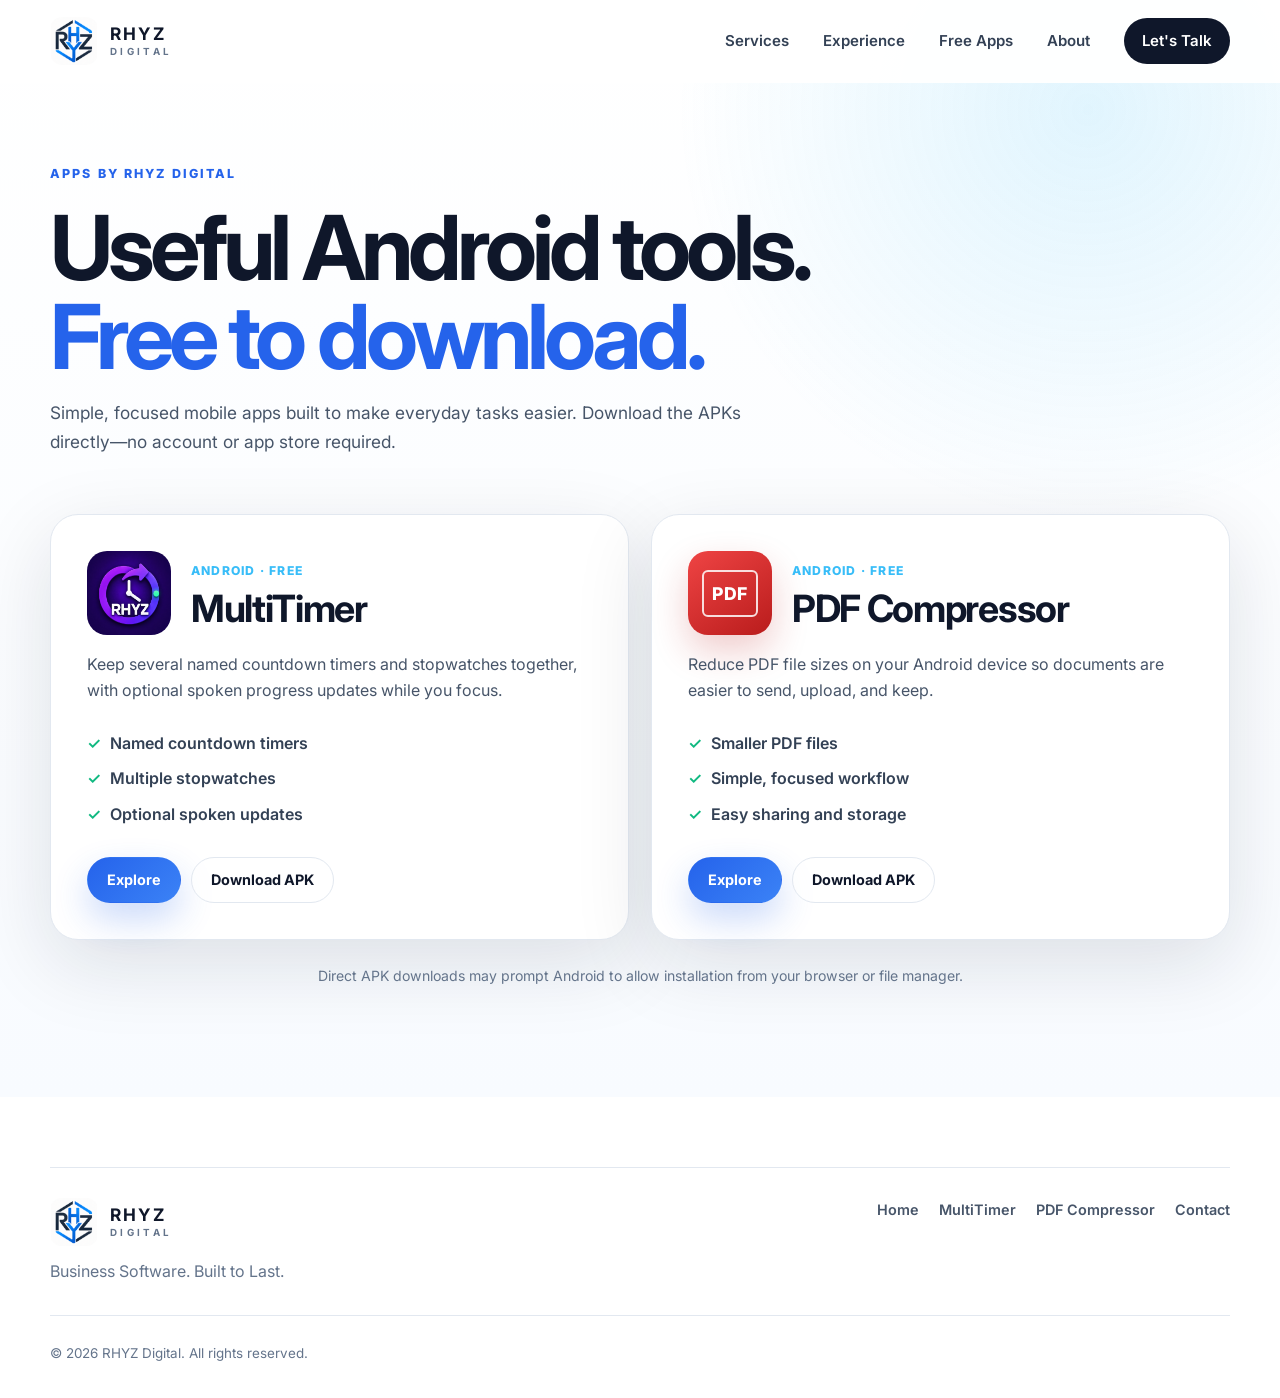
==== apps/index.html @ a9de699a "Added and Updated Apps" ====
<!DOCTYPE html>
<html lang="en">
<head>
    <meta charset="UTF-8">
    <meta name="viewport" content="width=device-width, initial-scale=1.0">
    <title>Free Mobile Apps | RHYZ Digital</title>
    <meta name="description" content="Download free Android apps from RHYZ Digital, including MultiTimer and PDF Compressor.">
    <meta name="theme-color" content="#0f172a">
    <meta property="og:title" content="Free Mobile Apps | RHYZ Digital">
    <meta property="og:description" content="Practical Android tools, free to download directly from RHYZ Digital.">
    <meta property="og:type" content="website">
    <meta property="og:url" content="https://rhyzdigital.github.io/apps/">
    <meta property="og:image" content="https://rhyzdigital.github.io/assets/og-image.svg">
    <link rel="icon" type="image/png" href="../assets/logo.png">
    <link rel="stylesheet" href="../css/style.css?v=7">
</head>
<body class="product-page apps-page">
    <a class="skip-link" href="#main-content">Skip to content</a>
    <header class="site-header scrolled" id="top">
        <div class="container nav-wrap">
            <a class="brand" href="../" aria-label="RHYZ Digital home"><img src="../assets/logo.png" alt="" class="brand-mark-image" aria-hidden="true"><span class="brand-text"><strong>RHYZ</strong><small>DIGITAL</small></span></a>
            <button class="nav-toggle" type="button" aria-label="Open navigation" aria-expanded="false" aria-controls="primary-navigation"><span></span><span></span><span></span></button>
            <nav id="primary-navigation" class="site-nav" aria-label="Primary navigation"><a href="../#services">Services</a><a href="../#work">Experience</a><a href="./" aria-current="page">Free Apps</a><a href="../#about">About</a><a class="nav-cta" href="../#contact">Let's Talk</a></nav>
        </div>
    </header>

    <main id="main-content">
        <section class="section apps-directory-hero">
            <div class="container">
                <div class="directory-heading reveal"><p class="eyebrow">Apps by RHYZ Digital</p><h1>Useful Android tools.<br><span>Free to download.</span></h1><p>Simple, focused mobile apps built to make everyday tasks easier. Download the APKs directly—no account or app store required.</p></div>
                <div class="directory-grid">
                    <article class="directory-app-card reveal">
                        <div class="directory-app-top"><img src="multitimer/assets/multitimer-icon.png?v=2" alt="MultiTimer app icon"><div><span class="platform-label">Android · Free</span><h2>MultiTimer</h2></div></div>
                        <p>Keep several named countdown timers and stopwatches together, with optional spoken progress updates while you focus.</p>
                        <ul class="app-feature-list"><li>Named countdown timers</li><li>Multiple stopwatches</li><li>Optional spoken updates</li></ul>
                        <div class="app-card-actions"><a class="button button-primary" href="multitimer/">Explore</a><a class="button button-secondary" href="multitimer/assets/rhyz-multitimer-v1.0.0.apk" download>Download APK</a></div>
                    </article>
                    <article class="directory-app-card reveal">
                        <div class="directory-app-top"><div class="pdf-app-icon" aria-hidden="true"><span>PDF</span></div><div><span class="platform-label">Android · Free</span><h2>PDF Compressor</h2></div></div>
                        <p>Reduce PDF file sizes on your Android device so documents are easier to send, upload, and keep.</p>
                        <ul class="app-feature-list"><li>Smaller PDF files</li><li>Simple, focused workflow</li><li>Easy sharing and storage</li></ul>
                        <div class="app-card-actions"><a class="button button-primary" href="pdf-compressor/">Explore</a><a class="button button-secondary" href="pdf-compressor/assets/rhyz-pdfcompressor-v1.0.0.apk" download>Download APK</a></div>
                    </article>
                </div>
                <p class="direct-install-note reveal">Direct APK downloads may prompt Android to allow installation from your browser or file manager.</p>
            </div>
        </section>
    </main>

    <footer class="site-footer"><div class="container footer-grid"><div><a class="brand footer-brand" href="../"><img src="../assets/logo.png" alt="" class="brand-mark-image" aria-hidden="true"><span class="brand-text"><strong>RHYZ</strong><small>DIGITAL</small></span></a><p>Business Software. Built to Last.</p></div><div class="footer-links"><a href="../">Home</a><a href="multitimer/">MultiTimer</a><a href="pdf-compressor/">PDF Compressor</a><a href="../#contact">Contact</a></div><p class="copyright">© <span id="year"></span> RHYZ Digital. All rights reserved.</p></div></footer>
    <script src="../js/app.js?v=7"></script>
</body>
</html>
---- css/style.css ----
@import url('https://fonts.googleapis.com/css2?family=Inter:wght@400;500;600;700;800&display=swap');

:root {
    --navy-950: #07111f;
    --navy-900: #0f172a;
    --navy-800: #172033;
    --blue-600: #2563eb;
    --blue-500: #3b82f6;
    --cyan-400: #38bdf8;
    --slate-700: #334155;
    --slate-600: #475569;
    --slate-500: #64748b;
    --slate-300: #cbd5e1;
    --slate-200: #e2e8f0;
    --slate-100: #f1f5f9;
    --white: #ffffff;
    --success: #10b981;
    --shadow: 0 24px 80px rgba(15, 23, 42, 0.12);
    --radius-lg: 28px;
    --radius-md: 18px;
    --container: 1180px;
}

* {
    box-sizing: border-box;
}

html {
    scroll-behavior: smooth;
}

body {
    margin: 0;
    color: var(--navy-900);
    background: var(--white);
    font-family: "Inter", sans-serif;
    line-height: 1.65;
    -webkit-font-smoothing: antialiased;
}

a {
    color: inherit;
    text-decoration: none;
}

img {
    max-width: 100%;
}

button,
a {
    -webkit-tap-highlight-color: transparent;
}

.container {
    width: min(calc(100% - 40px), var(--container));
    margin-inline: auto;
}

.section {
    padding: 110px 0;
}

.skip-link {
    position: fixed;
    left: 16px;
    top: -80px;
    z-index: 9999;
    padding: 12px 16px;
    color: var(--white);
    background: var(--blue-600);
    border-radius: 10px;
}

.skip-link:focus {
    top: 16px;
}

.site-header {
    position: fixed;
    inset: 0 0 auto;
    z-index: 1000;
    border-bottom: 1px solid transparent;
    transition: 0.25s ease;
}

.site-header.scrolled {
    background: rgba(255, 255, 255, 0.92);
    border-color: var(--slate-200);
    backdrop-filter: blur(16px);
}

.nav-wrap {
    display: flex;
    align-items: center;
    justify-content: space-between;
    min-height: 82px;
}

.brand {
    display: inline-flex;
    align-items: center;
    gap: 12px;
}

.brand-mark {
    display: grid;
    width: 42px;
    height: 42px;
    place-items: center;
    color: var(--white);
    font-weight: 800;
    background: linear-gradient(135deg, var(--blue-600), var(--cyan-400));
    border-radius: 13px;
    box-shadow: 0 10px 28px rgba(37, 99, 235, 0.28);
}

.brand-text {
    display: flex;
    flex-direction: column;
    line-height: 1;
}

.brand-text strong {
    font-size: 1.08rem;
    letter-spacing: 0.12em;
}

.brand-text small {
    margin-top: 5px;
    color: var(--slate-500);
    font-size: 0.61rem;
    font-weight: 700;
    letter-spacing: 0.34em;
}

.site-nav {
    display: flex;
    align-items: center;
    gap: 34px;
    color: var(--slate-700);
    font-size: 0.94rem;
    font-weight: 600;
}

.site-nav a {
    transition: color 0.2s ease;
}

.site-nav a:hover {
    color: var(--blue-600);
}

.nav-cta {
    padding: 11px 18px;
    color: var(--white) !important;
    background: var(--navy-900);
    border-radius: 999px;
}

.nav-toggle {
    display: none;
    width: 44px;
    height: 44px;
    padding: 10px;
    background: transparent;
    border: 0;
    cursor: pointer;
}

.nav-toggle span {
    display: block;
    width: 24px;
    height: 2px;
    margin: 5px auto;
    background: var(--navy-900);
    transition: 0.25s ease;
}

.hero {
    position: relative;
    min-height: 100vh;
    display: grid;
    align-items: center;
    padding-top: 150px;
    overflow: hidden;
    background:
        radial-gradient(circle at 80% 20%, rgba(56, 189, 248, 0.15), transparent 30%),
        radial-gradient(circle at 10% 90%, rgba(37, 99, 235, 0.1), transparent 32%),
        linear-gradient(180deg, #fff, #f8fbff);
}

.hero::before {
    position: absolute;
    inset: 0;
    content: "";
    opacity: 0.28;
    background-image:
        linear-gradient(rgba(37, 99, 235, 0.08) 1px, transparent 1px),
        linear-gradient(90deg, rgba(37, 99, 235, 0.08) 1px, transparent 1px);
    background-size: 48px 48px;
    mask-image: linear-gradient(to bottom, black, transparent 88%);
}

.hero-grid {
    position: relative;
    display: grid;
    grid-template-columns: 1.08fr 0.92fr;
    gap: 74px;
    align-items: center;
}

.eyebrow {
    margin: 0 0 18px;
    color: var(--blue-600);
    font-size: 0.78rem;
    font-weight: 800;
    letter-spacing: 0.17em;
    text-transform: uppercase;
}

.eyebrow-light {
    color: var(--cyan-400);
}

.hero h1,
.section-heading h2,
.founder-copy h2,
.contact-card h2 {
    margin: 0;
    line-height: 1.05;
    letter-spacing: -0.045em;
}

.hero h1 {
    max-width: 780px;
    font-size: clamp(3.2rem, 7vw, 6.6rem);
    font-weight: 800;
}

.hero h1 span {
    color: var(--blue-600);
}

.hero-lead {
    max-width: 720px;
    margin: 30px 0 0;
    color: var(--slate-600);
    font-size: clamp(1.05rem, 2vw, 1.22rem);
}

.hero-actions {
    display: flex;
    flex-wrap: wrap;
    gap: 14px;
    margin-top: 34px;
}

.button {
    display: inline-flex;
    align-items: center;
    justify-content: center;
    min-height: 52px;
    padding: 0 24px;
    font-weight: 700;
    border: 1px solid transparent;
    border-radius: 999px;
    transition: transform 0.2s ease, box-shadow 0.2s ease, background 0.2s ease;
}

.button:hover {
    transform: translateY(-2px);
}

.button-primary {
    color: var(--white);
    background: linear-gradient(135deg, var(--blue-600), var(--blue-500));
    box-shadow: 0 16px 35px rgba(37, 99, 235, 0.24);
}

.button-secondary {
    color: var(--navy-900);
    background: rgba(255, 255, 255, 0.72);
    border-color: var(--slate-200);
}

.button-light {
    color: var(--navy-900);
    background: var(--white);
}

.hero-meta {
    display: flex;
    flex-wrap: wrap;
    gap: 18px;
    margin-top: 32px;
    color: var(--slate-500);
    font-size: 0.88rem;
    font-weight: 600;
}

.hero-meta span:not(:last-child)::after {
    margin-left: 18px;
    color: var(--slate-300);
    content: "•";
}

.hero-visual {
    position: relative;
}

.dashboard-shell {
    position: relative;
    overflow: hidden;
    background: rgba(255,255,255,0.86);
    border: 1px solid rgba(203, 213, 225, 0.8);
    border-radius: var(--radius-lg);
    box-shadow: var(--shadow);
    backdrop-filter: blur(12px);
}

.window-bar {
    display: flex;
    gap: 8px;
    padding: 18px 20px;
    border-bottom: 1px solid var(--slate-200);
}

.window-bar i {
    width: 10px;
    height: 10px;
    background: var(--slate-300);
    border-radius: 50%;
}

.window-bar i:first-child { background: #fb7185; }
.window-bar i:nth-child(2) { background: #fbbf24; }
.window-bar i:nth-child(3) { background: #34d399; }

.dashboard-content {
    padding: 24px;
}

.metric-card,
.chart-card {
    padding: 22px;
    background: #f8fafc;
    border: 1px solid var(--slate-200);
    border-radius: var(--radius-md);
}

.metric-card span,
.metric-card small {
    display: block;
    color: var(--slate-500);
}

.metric-card strong {
    display: block;
    margin: 4px 0;
    font-size: 2.5rem;
    letter-spacing: -0.06em;
}

.chart-card {
    margin-top: 16px;
}

.chart-heading {
    display: flex;
    align-items: center;
    justify-content: space-between;
    color: var(--slate-600);
    font-size: 0.88rem;
}

.chart-heading strong {
    color: var(--success);
}

.chart-lines {
    display: flex;
    align-items: end;
    gap: 10px;
    height: 170px;
    margin-top: 24px;
}

.chart-lines span {
    flex: 1;
    min-height: 24px;
    background: linear-gradient(180deg, var(--cyan-400), var(--blue-600));
    border-radius: 8px 8px 3px 3px;
}

.status-row {
    display: grid;
    grid-template-columns: repeat(3, 1fr);
    gap: 9px;
    margin-top: 16px;
}

.status-row div {
    padding: 12px 8px;
    color: var(--slate-600);
    font-size: 0.72rem;
    text-align: center;
    background: var(--white);
    border: 1px solid var(--slate-200);
    border-radius: 11px;
}

.status-row b {
    display: inline-block;
    width: 7px;
    height: 7px;
    margin-right: 5px;
    background: var(--success);
    border-radius: 50%;
}

.floating-tag {
    position: absolute;
    padding: 11px 15px;
    color: var(--navy-900);
    font-size: 0.79rem;
    font-weight: 700;
    background: rgba(255,255,255,0.94);
    border: 1px solid var(--slate-200);
    border-radius: 999px;
    box-shadow: 0 15px 40px rgba(15,23,42,0.13);
}

.tag-one {
    top: 22%;
    left: -40px;
}

.tag-two {
    right: -24px;
    bottom: 17%;
}

.trust-strip {
    padding: 26px 0;
    border-block: 1px solid var(--slate-200);
    background: var(--white);
}

.trust-strip p {
    margin: 0 0 18px;
    color: var(--slate-500);
    font-size: 0.72rem;
    font-weight: 800;
    letter-spacing: 0.14em;
    text-align: center;
    text-transform: uppercase;
}

.tech-marquee {
    display: flex;
    flex-wrap: wrap;
    justify-content: center;
    gap: 12px 26px;
}

.tech-marquee span {
    color: var(--slate-600);
    font-size: 0.92rem;
    font-weight: 700;
}

.section-heading {
    max-width: 760px;
    margin-bottom: 54px;
}

.section-heading h2,
.founder-copy h2,
.contact-card h2 {
    font-size: clamp(2.4rem, 5vw, 4.3rem);
}

.section-heading > p:last-child,
.founder-copy > p,
.contact-card p {
    color: var(--slate-600);
    font-size: 1.05rem;
}

.services-grid {
    display: grid;
    grid-template-columns: repeat(3, 1fr);
    gap: 18px;
}

.service-card {
    min-height: 295px;
    padding: 28px;
    background: var(--white);
    border: 1px solid var(--slate-200);
    border-radius: var(--radius-md);
    transition: transform 0.25s ease, box-shadow 0.25s ease, border-color 0.25s ease;
}

.service-card:hover {
    transform: translateY(-6px);
    border-color: rgba(37, 99, 235, 0.34);
    box-shadow: 0 18px 44px rgba(15,23,42,0.09);
}

.service-number {
    color: var(--blue-600);
    font-size: 0.76rem;
    font-weight: 800;
    letter-spacing: 0.14em;
}

.service-card h3 {
    margin: 60px 0 14px;
    font-size: 1.3rem;
}

.service-card p {
    margin: 0;
    color: var(--slate-600);
}

.section-dark {
    color: var(--white);
    background:
        radial-gradient(circle at 80% 20%, rgba(56,189,248,0.15), transparent 35%),
        var(--navy-950);
}

.section-dark .section-heading > p:last-child {
    color: var(--slate-300);
}

.approach-grid {
    display: grid;
    grid-template-columns: 0.85fr 1.15fr;
    gap: 90px;
    align-items: start;
}

.principles {
    border-top: 1px solid rgba(255,255,255,0.16);
}

.principle {
    display: grid;
    grid-template-columns: 54px 1fr;
    gap: 20px;
    padding: 28px 0;
    border-bottom: 1px solid rgba(255,255,255,0.16);
}

.principle > span {
    color: var(--cyan-400);
    font-size: 0.8rem;
    font-weight: 800;
}

.principle h3 {
    margin: 0 0 7px;
}

.principle p {
    margin: 0;
    color: var(--slate-300);
}

.case-grid {
    display: grid;
    grid-template-columns: repeat(3, 1fr);
    gap: 20px;
}

.case-card {
    display: flex;
    flex-direction: column;
    min-height: 440px;
    padding: 30px;
    color: var(--white);
    background: linear-gradient(150deg, #111c31, #0f172a);
    border-radius: var(--radius-lg);
    overflow: hidden;
    position: relative;
}

.case-card::after {
    position: absolute;
    right: -60px;
    bottom: -70px;
    width: 190px;
    height: 190px;
    content: "";
    background: radial-gradient(circle, rgba(56,189,248,0.23), transparent 66%);
}

.case-top {
    display: flex;
    justify-content: space-between;
    color: var(--cyan-400);
    font-size: 0.76rem;
    font-weight: 800;
    letter-spacing: 0.1em;
    text-transform: uppercase;
}

.case-arrow {
    font-size: 1.2rem;
}

.case-card h3 {
    margin: 86px 0 18px;
    font-size: 1.65rem;
    line-height: 1.2;
}

.case-card p {
    margin: 0;
    color: var(--slate-300);
}

.case-card ul {
    display: flex;
    flex-wrap: wrap;
    gap: 8px;
    margin: auto 0 0;
    padding: 28px 0 0;
    list-style: none;
}

.case-card li {
    padding: 7px 10px;
    color: var(--slate-200);
    font-size: 0.72rem;
    background: rgba(255,255,255,0.07);
    border: 1px solid rgba(255,255,255,0.1);
    border-radius: 999px;
}

.tech-section {
    background: var(--slate-100);
}

.tech-grid {
    display: grid;
    grid-template-columns: 0.9fr 1.1fr;
    gap: 80px;
    align-items: start;
}

.tech-categories {
    display: grid;
    grid-template-columns: 1fr 1fr;
    gap: 16px;
}

.tech-categories div {
    padding: 26px;
    background: var(--white);
    border: 1px solid var(--slate-200);
    border-radius: var(--radius-md);
}

.tech-categories h3 {
    margin: 0 0 10px;
    color: var(--blue-600);
}

.tech-categories p {
    margin: 0;
    color: var(--slate-600);
}

.founder-grid {
    display: grid;
    grid-template-columns: 0.72fr 1.28fr;
    gap: 84px;
    align-items: center;
}

.founder-card {
    padding: 36px;
    background: linear-gradient(145deg, var(--navy-900), #15274a);
    border-radius: var(--radius-lg);
    box-shadow: var(--shadow);
}

.founder-avatar {
    display: grid;
    width: 100px;
    height: 100px;
    place-items: center;
    color: var(--white);
    font-size: 2rem;
    font-weight: 800;
    background: linear-gradient(135deg, var(--blue-600), var(--cyan-400));
    border-radius: 28px;
}

.founder-avatar {
    display: grid;
    width: 100px;
    height: 100px;
    place-items: center;
    overflow: hidden;
    background: var(--white);
    border-radius: 28px;
}

.founder-logo {
    display: block;
    width: 82px;
    height: 82px;
    object-fit: contain;
}

.founder-card p {
    margin: 45px 0 5px;
    color: var(--cyan-400);
    font-size: 0.8rem;
    font-weight: 800;
    letter-spacing: 0.08em;
    text-transform: uppercase;
}

.founder-card h3 {
    margin: 0;
    color: var(--white);
    font-size: 2rem;
}

.founder-card span {
    display: block;
    margin-top: 12px;
    color: var(--slate-300);
}

.founder-copy p {
    max-width: 760px;
}

.contact-section {
    padding-top: 40px;
}

.contact-card {
    display: grid;
    grid-template-columns: 1.25fr 0.75fr;
    gap: 50px;
    align-items: center;
    padding: 56px;
    color: var(--white);
    background:
        radial-gradient(circle at 88% 20%, rgba(56,189,248,0.24), transparent 30%),
        linear-gradient(135deg, var(--blue-600), #1747bc);
    border-radius: var(--radius-lg);
    box-shadow: 0 30px 80px rgba(37,99,235,0.25);
}

.contact-card p {
    color: rgba(255,255,255,0.78);
}

.contact-actions {
    display: flex;
    flex-direction: column;
    align-items: flex-start;
    gap: 16px;
}

.contact-actions span {
    color: rgba(255,255,255,0.75);
    font-size: 0.88rem;
}

.site-footer {
    padding: 70px 0 34px;
}

.footer-grid {
    display: grid;
    grid-template-columns: 1fr auto;
    gap: 30px;
    align-items: start;
    padding-top: 30px;
    border-top: 1px solid var(--slate-200);
}

.footer-brand {
    margin-bottom: 12px;
}

.footer-grid p {
    margin: 0;
    color: var(--slate-500);
}

.footer-links {
    display: flex;
    flex-wrap: wrap;
    gap: 20px;
    color: var(--slate-600);
    font-size: 0.9rem;
    font-weight: 600;
}

.copyright {
    grid-column: 1 / -1;
    padding-top: 26px;
    border-top: 1px solid var(--slate-200);
    font-size: 0.84rem;
}

/* Apps and MultiTimer */
.apps-section { background: linear-gradient(180deg, #f8fbff, var(--white)); }
.app-feature-grid, .product-hero-grid, .release-grid { display: grid; grid-template-columns: 1.05fr .95fr; gap: 72px; align-items: center; }
.app-feature-copy h2 { margin: 0; max-width: 760px; font-size: clamp(2.4rem, 5vw, 4.3rem); line-height: 1.05; letter-spacing: -.045em; }
.app-feature-copy > p:last-of-type { color: var(--slate-600); font-size: 1.05rem; }
.app-product-card { position: relative; display: grid; grid-template-columns: 112px 1fr auto; gap: 24px; align-items: center; padding: 30px; color: var(--white); background: linear-gradient(145deg, var(--navy-900), #15274a); border-radius: var(--radius-lg); box-shadow: var(--shadow); transition: transform .25s ease; }
.app-product-card:hover { transform: translateY(-6px); }
.app-product-card img { width: 112px; aspect-ratio: 1; object-fit: cover; border-radius: 25px; }
.platform-label { color: var(--cyan-400); font-size: .76rem; font-weight: 800; letter-spacing: .1em; text-transform: uppercase; }
.app-product-card h3 { margin: 8px 0 5px; font-size: 1.8rem; }
.app-product-card p { margin: 0; color: var(--slate-300); }
.product-arrow { font-size: 1.5rem; }
.product-page .site-header { background: rgba(255,255,255,.94); }
.product-hero { min-height: 100vh; padding-top: 150px; background: radial-gradient(circle at 80% 20%, rgba(56,189,248,.16), transparent 32%), linear-gradient(180deg,#fff,#f8fbff); }
.product-copy h1 { margin: 34px 0 0; font-size: clamp(3.4rem,7vw,6.3rem); line-height: 1; letter-spacing: -.055em; }
.product-copy h1 span { color: var(--blue-600); }
.app-title-row { display: flex; gap: 18px; align-items: center; }
.app-title-row img { width: 76px; height: 76px; border-radius: 18px; }
.app-title-row .eyebrow { margin-bottom: 5px; }
.install-note { margin-top: 22px; color: var(--slate-500); font-size: .86rem; font-weight: 600; }
.phone-showcase { display: grid; place-items: center; }
.phone-frame { width: min(100%, 350px); padding: 12px; background: #070d18; border-radius: 46px; box-shadow: 0 40px 90px rgba(15,23,42,.25); }
.phone-screen { min-height: 650px; padding: 34px 18px 18px; background: linear-gradient(180deg,#f8fbff,#edf4ff); border-radius: 36px; }
.phone-status { display: flex; justify-content: space-between; margin-bottom: 24px; font-weight: 800; }
.timer-preview-card { padding: 21px; margin-bottom: 14px; background: var(--white); border: 1px solid var(--slate-200); border-radius: 18px; box-shadow: 0 12px 30px rgba(15,23,42,.06); }
.timer-preview-card small, .timer-preview-card span { display: block; color: var(--slate-500); }
.timer-preview-card strong { display: block; margin: 8px 0 4px; font-size: 2rem; letter-spacing: -.04em; }
.timer-preview-card div { display: flex; gap: 8px; margin-top: 18px; }
.timer-preview-card b { flex: 1; padding: 8px; color: var(--blue-600); text-align: center; background: #eff6ff; border-radius: 8px; font-size: .75rem; }
.timer-preview-card.secondary { opacity: .86; }
.phone-add { padding: 12px; color: var(--white); text-align: center; font-weight: 700; background: var(--blue-600); border-radius: 12px; }
.phone-tabs { display: grid; grid-template-columns: repeat(3,1fr); gap: 8px; margin-top: 36px; color: var(--slate-500); text-align: center; }
.phone-tabs span { font-size: 1.2rem; }.phone-tabs small { display: block; font-size: .62rem; }
.features-grid { display: grid; grid-template-columns: repeat(4,1fr); gap: 16px; }
.feature-card { padding: 28px; background: var(--white); border: 1px solid var(--slate-200); border-radius: var(--radius-md); }
.feature-card > span { color: var(--blue-600); font-size: .76rem; font-weight: 800; }
.feature-card h3 { margin: 42px 0 12px; font-size: 1.2rem; }.feature-card p { margin: 0; color: var(--slate-600); }
.release-section { background: var(--slate-100); }
.release-grid { align-items: start; }.release-grid .section-heading { margin-bottom: 0; }
.release-card { padding: 32px; background: var(--white); border: 1px solid var(--slate-200); border-radius: var(--radius-lg); box-shadow: var(--shadow); }
.release-card dl { margin: 0; }.release-card dl > div { display: grid; grid-template-columns: 110px 1fr; gap: 18px; padding: 15px 0; border-bottom: 1px solid var(--slate-200); }
.release-card dt { color: var(--slate-500); font-size: .82rem; font-weight: 700; }.release-card dd { margin: 0; font-weight: 600; }
.release-card code { color: var(--slate-600); font-size: .72rem; overflow-wrap: anywhere; }.release-help { margin: 18px 0 0; color: var(--slate-500); font-size: .82rem; }
.support-section { padding-top: 40px; }.support-card { display: grid; grid-template-columns: 1.25fr .75fr; gap: 55px; align-items: center; padding: 56px; color: var(--white); background: radial-gradient(circle at 88% 20%,rgba(56,189,248,.24),transparent 30%),linear-gradient(135deg,var(--blue-600),#1747bc); border-radius: var(--radius-lg); }
.support-card h2 { margin: 0; font-size: clamp(2.4rem,5vw,4.3rem); line-height: 1.05; letter-spacing: -.045em; }.support-card p { color: rgba(255,255,255,.8); }
.donation-qr { display: flex; flex-direction: column; align-items: center; padding: 22px; color: var(--navy-900); text-align: center; background: var(--white); border-radius: 22px; }
.donation-qr img { display: block; width: min(100%, 320px); height: auto; margin-bottom: 14px; border-radius: 10px; }
.donation-qr span { margin-top: 6px; color: var(--slate-500); font-size: .8rem; }
.back-link { color: var(--slate-600); font-size: .9rem; font-weight: 700; }
.back-link:hover { color: var(--blue-600); }
.download-hero { min-height: 100vh; padding-top: 150px; background: radial-gradient(circle at 80% 10%,rgba(56,189,248,.15),transparent 28%),linear-gradient(180deg,#fff,#f8fbff); }
.download-heading { display: grid; grid-template-columns: 110px 1fr; gap: 28px; align-items: start; max-width: 900px; margin-bottom: 58px; }
.download-heading > img { width: 110px; border-radius: 25px; box-shadow: 0 18px 45px rgba(15,23,42,.14); }
.download-heading h1 { margin: 0; font-size: clamp(3rem,6vw,5.4rem); line-height: 1.02; letter-spacing: -.05em; }.download-heading h1 span { color: var(--blue-600); }
.download-heading > div > p:last-child { max-width: 720px; color: var(--slate-600); font-size: 1.05rem; }
.download-support-grid { display: grid; grid-template-columns: 1fr 1fr; gap: 22px; align-items: stretch; }
.download-panel,.donate-panel { padding: 40px; background: var(--white); border: 1px solid var(--slate-200); border-radius: var(--radius-lg); box-shadow: var(--shadow); }
.download-panel h2,.donate-panel h2 { margin: 0; font-size: clamp(2rem,4vw,3rem); letter-spacing: -.04em; }.download-panel > p:not(.eyebrow):not(.install-note),.donate-panel > p:not(.eyebrow) { color: var(--slate-600); }
.compact-release-details { margin: 28px 0 0; }.compact-release-details > div { display: flex; justify-content: space-between; gap: 20px; padding: 12px 0; border-bottom: 1px solid var(--slate-200); }.compact-release-details dt { color: var(--slate-500); }.compact-release-details dd { margin: 0; text-align: right; font-weight: 600; }
.checksum-details { margin-top: 18px; }.checksum-details summary { color: var(--blue-600); font-weight: 700; cursor: pointer; }.checksum-details code { display: block; margin-top: 10px; padding: 12px; color: var(--slate-600); background: var(--slate-100); border-radius: 9px; font-size: .7rem; overflow-wrap: anywhere; }
.donate-panel { text-align: center; }.donate-panel .eyebrow { text-align: left; }.donate-panel img { display: block; width: min(100%,340px); height: auto; margin: 24px auto 16px; border-radius: 12px; }.donate-panel > strong { display: block; }

.reveal {
    opacity: 0;
    transform: translateY(24px);
    transition: opacity 0.7s ease, transform 0.7s ease;
}

.reveal.visible {
    opacity: 1;
    transform: none;
}

@media (prefers-reduced-motion: reduce) {
    html {
        scroll-behavior: auto;
    }

    .reveal {
        opacity: 1;
        transform: none;
        transition: none;
    }

    * {
        animation: none !important;
        transition-duration: 0.01ms !important;
    }
}

@media (max-width: 980px) {
    .hero-grid,
    .approach-grid,
    .tech-grid,
    .founder-grid,
    .contact-card {
        grid-template-columns: 1fr;
    }

    .app-feature-grid, .product-hero-grid, .release-grid, .support-card { grid-template-columns: 1fr; }
    .download-support-grid { grid-template-columns: 1fr; }
    .features-grid { grid-template-columns: 1fr 1fr; }

    .hero-grid {
        gap: 56px;
    }

    .hero-visual {
        max-width: 680px;
    }

    .services-grid,
    .case-grid {
        grid-template-columns: 1fr 1fr;
    }

    .approach-grid,
    .tech-grid,
    .founder-grid {
        gap: 54px;
    }

    .founder-card {
        max-width: 520px;
    }

    .contact-actions {
        align-items: flex-start;
    }
}

/* RHYZ Digital logo */
.brand-mark-image {
    display: block;
    width: 48px;
    height: 48px;
    object-fit: contain;
    border-radius: 12px;
}

body.nav-open {
    position: fixed;
    width: 100%;
    overflow: hidden;
    touch-action: none;
}

@media (max-width: 760px) {
    .section {
        padding: 82px 0;
    }

    .site-header {
        z-index: 9999;
    }

    .brand {
        position: relative;
        z-index: 10002;
    }

    .brand-mark-image {
        width: 42px;
        height: 42px;
    }

    .nav-toggle {
        position: relative;
        z-index: 10002;
        display: block;
        width: 44px;
        height: 44px;
        padding: 10px;
        background: transparent;
        border: 0;
        cursor: pointer;
    }

    .site-nav {
        position: fixed;
        inset: 0;
        z-index: 10001;
        display: flex;
        width: 100%;
        height: 100dvh;
        min-height: 100vh;
        flex-direction: column;
        align-items: center;
        justify-content: flex-start;
        gap: 24px;
        padding: 110px 30px 40px;
        overflow-y: auto;
        color: var(--navy-900);
        background: #fff;
        visibility: hidden;
        opacity: 0;
        pointer-events: none;
        transform: translateX(100%);
        transition: transform .25s ease, opacity .25s ease, visibility .25s ease;
    }

    .site-nav.open {
        visibility: visible;
        opacity: 1;
        pointer-events: auto;
        transform: translateX(0);
    }

    .site-nav a {
        display: block;
        width: 100%;
        padding: 10px;
        font-size: 1.25rem;
        text-align: center;
    }

    .site-nav .nav-cta {
        width: auto;
        min-width: 180px;
        margin-top: 10px;
        padding: 14px 26px;
    }

    .nav-toggle.active span:first-child {
        transform: translateY(7px) rotate(45deg);
    }

    .nav-toggle.active span:nth-child(2) {
        opacity: 0;
    }

    .nav-toggle.active span:last-child {
        transform: translateY(-7px) rotate(-45deg);
    }

    .hero {
        min-height: auto;
        padding-top: 132px;
    }

    .hero-grid {
        grid-template-columns: 1fr;
    }

    .hero h1 {
        font-size: clamp(3rem, 15vw, 5rem);
    }

    .hero-meta {
        display: grid;
        gap: 6px;
    }

    .hero-meta span::after {
        display: none;
    }

    .floating-tag {
        display: none;
    }

    .status-row,
    .services-grid,
    .case-grid,
    .tech-categories {
        grid-template-columns: 1fr;
    }

    .service-card {
        min-height: auto;
    }

    .service-card h3 {
        margin-top: 38px;
    }

    .contact-card {
        padding: 36px 26px;
    }

    .footer-grid {
        grid-template-columns: 1fr;
    }

    .app-product-card { grid-template-columns: 76px 1fr; padding: 22px; }.app-product-card img { width: 76px; }.product-arrow { display: none; }
    .product-hero { padding-top: 130px; }.phone-screen { min-height: 590px; }.features-grid { grid-template-columns: 1fr; }
    .release-card dl > div { grid-template-columns: 1fr; gap: 4px; }.support-card { padding: 36px 26px; }
    .download-heading { grid-template-columns: 72px 1fr; gap: 18px; }.download-heading > img { width: 72px; border-radius: 17px; }.download-heading .eyebrow { margin-bottom: 10px; }.download-panel,.donate-panel { padding: 28px 22px; }
}

/* Free mobile apps directory */
.apps-heading { display: flex; align-items: end; justify-content: space-between; gap: 32px; margin-bottom: 44px; }
.apps-heading h2 { margin: 0; font-size: clamp(2.4rem,5vw,4.3rem); line-height: 1.05; letter-spacing: -.045em; }
.apps-heading p:last-child { margin-bottom: 0; color: var(--slate-600); font-size: 1.05rem; }
.text-link { flex: none; padding-bottom: 8px; color: var(--blue-600); font-weight: 800; }
.text-link span { display: inline-block; margin-left: 6px; transition: transform .2s ease; }
.text-link:hover span { transform: translateX(4px); }
.apps-preview-grid, .directory-grid { display: grid; grid-template-columns: repeat(2,1fr); gap: 22px; }
.app-preview-card { display: grid; grid-template-columns: 104px 1fr; gap: 24px; align-items: start; padding: 30px; background: var(--white); border: 1px solid var(--slate-200); border-radius: var(--radius-lg); box-shadow: 0 18px 48px rgba(15,23,42,.08); }
.app-preview-card > img, .app-preview-card > .pdf-app-icon { width: 104px; height: 104px; border-radius: 24px; }
.app-preview-card > img { object-fit: cover; }
.app-preview-content h3 { margin: 7px 0 8px; font-size: 1.75rem; line-height: 1.15; }
.app-preview-content > p { margin: 0; color: var(--slate-600); }
.app-card-actions { display: flex; flex-wrap: wrap; gap: 10px; margin-top: 24px; }
.app-card-actions .button { min-height: 46px; padding-inline: 19px; font-size: .9rem; }
.pdf-app-icon { display: grid; place-items: center; aspect-ratio: 1; color: var(--white); background: linear-gradient(145deg,#ef4444,#b91c1c); box-shadow: 0 16px 36px rgba(185,28,28,.22); }
.pdf-app-icon span { padding: 7px 8px; font-size: 1.1rem; font-weight: 800; letter-spacing: .04em; border: 2px solid rgba(255,255,255,.84); border-radius: 6px; }
.apps-directory-hero { min-height: 100vh; padding-top: 164px; background: radial-gradient(circle at 85% 10%,rgba(56,189,248,.15),transparent 28%),linear-gradient(180deg,#fff,#f8fbff); }
.directory-heading { max-width: 840px; margin-bottom: 58px; }
.directory-heading h1 { margin: 0; font-size: clamp(3.2rem,7vw,6.2rem); line-height: 1; letter-spacing: -.055em; }
.directory-heading h1 span { color: var(--blue-600); }
.directory-heading > p:last-child { max-width: 720px; color: var(--slate-600); font-size: 1.08rem; }
.directory-app-card { display: flex; flex-direction: column; padding: 36px; background: var(--white); border: 1px solid var(--slate-200); border-radius: var(--radius-lg); box-shadow: var(--shadow); }
.directory-app-top { display: flex; align-items: center; gap: 20px; }
.directory-app-top > img, .directory-app-top > .pdf-app-icon { width: 84px; height: 84px; border-radius: 20px; }
.directory-app-top > img { object-fit: cover; }
.directory-app-top h2 { margin: 5px 0 0; font-size: clamp(1.7rem,3vw,2.35rem); line-height: 1.15; letter-spacing: -.035em; }
.directory-app-card > p { color: var(--slate-600); }
.app-feature-list { display: grid; gap: 9px; margin: 10px 0 0; padding: 0; list-style: none; }
.app-feature-list li { color: var(--slate-700); font-weight: 600; }
.app-feature-list li::before { margin-right: 9px; color: var(--success); content: "✓"; }
.directory-app-card .app-card-actions { margin-top: auto; padding-top: 30px; }
.direct-install-note { margin: 24px 0 0; color: var(--slate-500); font-size: .88rem; text-align: center; }
.three-up { grid-template-columns: repeat(3,1fr); }
.app-title-row .pdf-app-icon { width: 76px; height: 76px; border-radius: 18px; }
.pdf-product-hero { background: radial-gradient(circle at 80% 20%,rgba(239,68,68,.12),transparent 32%),linear-gradient(180deg,#fff,#f8fbff); }
.compress-visual { display: grid; place-items: center; }
.compress-card { display: flex; align-items: center; gap: 26px; padding: 48px 34px; background: rgba(255,255,255,.9); border: 1px solid var(--slate-200); border-radius: var(--radius-lg); box-shadow: var(--shadow); }
.document-sheet { width: 130px; height: 170px; padding: 24px 20px; background: var(--white); border: 2px solid #fecaca; border-radius: 14px; box-shadow: 0 18px 40px rgba(15,23,42,.1); }
.document-sheet span { color: #dc2626; font-weight: 800; }
.document-sheet i { display: block; height: 7px; margin-top: 15px; background: var(--slate-200); border-radius: 99px; }
.document-sheet i:last-child { width: 65%; }
.compress-arrow { color: var(--blue-600); font-size: 2rem; font-weight: 800; }
.file-result { display: flex; flex-direction: column; min-width: 145px; }
.file-result span { color: var(--success); font-size: .75rem; font-weight: 800; letter-spacing: .08em; text-transform: uppercase; }
.file-result strong { margin: 6px 0; font-size: 1.35rem; }
.file-result small { color: var(--slate-500); }
.support-card-wide { grid-template-columns: .8fr 1.2fr; }
.donation-options { display: grid; grid-template-columns: repeat(2,minmax(0,1fr)); gap: 16px; }
.donation-options .donation-qr { margin: 0; padding: 16px; }
.donation-options .donation-qr img { width: 100%; aspect-ratio: 1; object-fit: contain; margin-bottom: 10px; background: var(--white); }
.donation-qr figcaption { display: flex; flex-direction: column; }
.donation-options.compact { margin-top: 24px; }
.donate-panel .donation-options.compact img { margin: 0 0 8px; }

@media (max-width: 980px) {
    .apps-preview-grid, .directory-grid { grid-template-columns: 1fr; }
    .support-card-wide { grid-template-columns: 1fr; }
}

@media (max-width: 760px) {
    .apps-heading { align-items: start; flex-direction: column; }
    .app-preview-card { grid-template-columns: 76px 1fr; padding: 24px; }
    .app-preview-card > img, .app-preview-card > .pdf-app-icon { width: 76px; height: 76px; border-radius: 18px; }
    .app-preview-content { display: contents; }
    .app-preview-content .platform-label, .app-preview-content h3 { grid-column: 2; }
    .app-preview-content h3 { margin-top: -52px; }
    .app-preview-content > p, .app-preview-content .app-card-actions { grid-column: 1 / -1; }
    .apps-directory-hero { padding-top: 132px; }
    .directory-app-card { padding: 26px 22px; }
    .directory-app-top > img, .directory-app-top > .pdf-app-icon { width: 68px; height: 68px; border-radius: 16px; }
    .compress-card { gap: 14px; width: 100%; padding: 34px 20px; }
    .document-sheet { width: 100px; height: 140px; padding: 19px 15px; }
    .file-result { min-width: 0; }
    .donation-options { grid-template-columns: 1fr; }
}
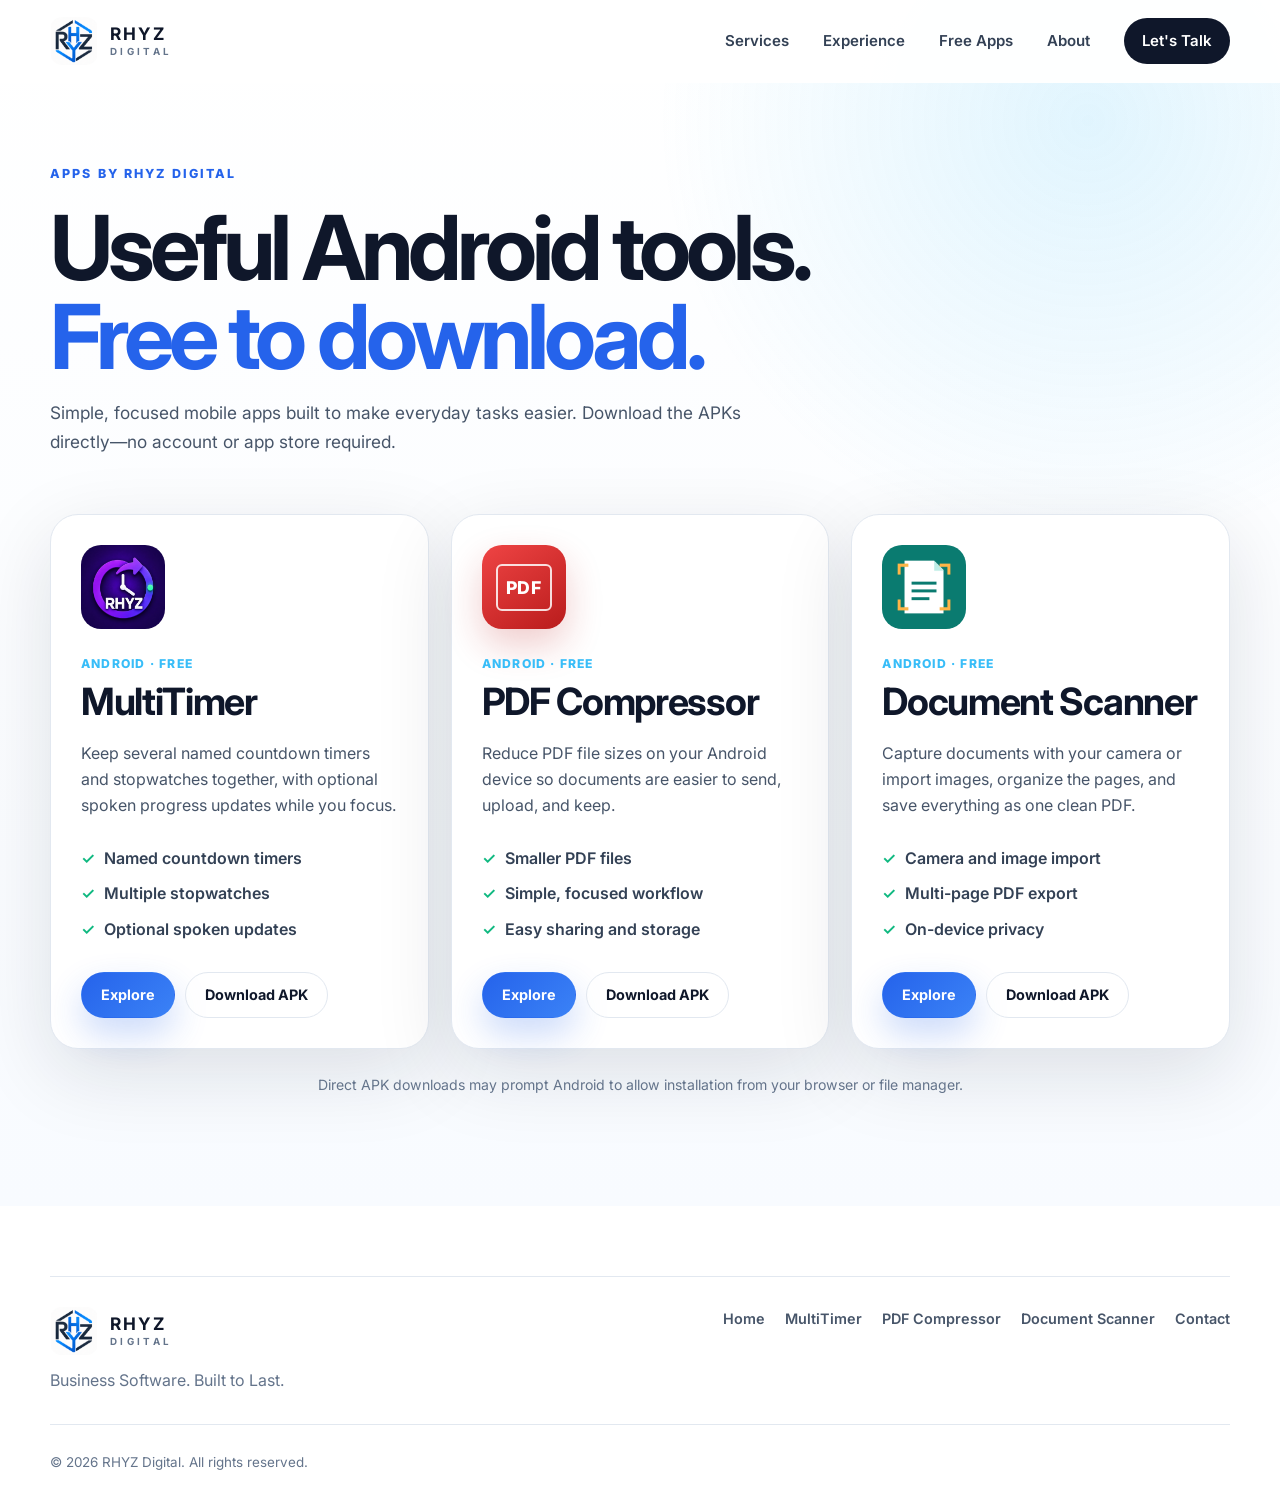
==== commit 0c17bac3: "Add Document Scanner app page" ====
--- a/apps/index.html
+++ b/apps/index.html
@@ -4,7 +4,7 @@
     <meta charset="UTF-8">
     <meta name="viewport" content="width=device-width, initial-scale=1.0">
     <title>Free Mobile Apps | RHYZ Digital</title>
-    <meta name="description" content="Download free Android apps from RHYZ Digital, including MultiTimer and PDF Compressor.">
+    <meta name="description" content="Download free Android apps from RHYZ Digital, including MultiTimer, PDF Compressor, and Document Scanner.">
     <meta name="theme-color" content="#0f172a">
     <meta property="og:title" content="Free Mobile Apps | RHYZ Digital">
     <meta property="og:description" content="Practical Android tools, free to download directly from RHYZ Digital.">
@@ -28,7 +28,7 @@
         <section class="section apps-directory-hero">
             <div class="container">
                 <div class="directory-heading reveal"><p class="eyebrow">Apps by RHYZ Digital</p><h1>Useful Android tools.<br><span>Free to download.</span></h1><p>Simple, focused mobile apps built to make everyday tasks easier. Download the APKs directly—no account or app store required.</p></div>
-                <div class="directory-grid">
+                <div class="directory-grid three-apps">
                     <article class="directory-app-card reveal">
                         <div class="directory-app-top"><img src="multitimer/assets/multitimer-icon.png?v=2" alt="MultiTimer app icon"><div><span class="platform-label">Android · Free</span><h2>MultiTimer</h2></div></div>
                         <p>Keep several named countdown timers and stopwatches together, with optional spoken progress updates while you focus.</p>
@@ -41,13 +41,19 @@
                         <ul class="app-feature-list"><li>Smaller PDF files</li><li>Simple, focused workflow</li><li>Easy sharing and storage</li></ul>
                         <div class="app-card-actions"><a class="button button-primary" href="pdf-compressor/">Explore</a><a class="button button-secondary" href="pdf-compressor/assets/rhyz-pdfcompressor-v1.0.0.apk" download>Download APK</a></div>
                     </article>
+                    <article class="directory-app-card reveal">
+                        <div class="directory-app-top"><img src="document-scanner/assets/document-scanner-icon-512.png" alt="Document Scanner app icon"><div><span class="platform-label">Android · Free</span><h2>Document Scanner</h2></div></div>
+                        <p>Capture documents with your camera or import images, organize the pages, and save everything as one clean PDF.</p>
+                        <ul class="app-feature-list"><li>Camera and image import</li><li>Multi-page PDF export</li><li>On-device privacy</li></ul>
+                        <div class="app-card-actions"><a class="button button-primary" href="document-scanner/">Explore</a><a class="button button-secondary" href="document-scanner/assets/rhyz-document-scanner-v1.0.0.apk" download>Download APK</a></div>
+                    </article>
                 </div>
                 <p class="direct-install-note reveal">Direct APK downloads may prompt Android to allow installation from your browser or file manager.</p>
             </div>
         </section>
     </main>
 
-    <footer class="site-footer"><div class="container footer-grid"><div><a class="brand footer-brand" href="../"><img src="../assets/logo.png" alt="" class="brand-mark-image" aria-hidden="true"><span class="brand-text"><strong>RHYZ</strong><small>DIGITAL</small></span></a><p>Business Software. Built to Last.</p></div><div class="footer-links"><a href="../">Home</a><a href="multitimer/">MultiTimer</a><a href="pdf-compressor/">PDF Compressor</a><a href="../#contact">Contact</a></div><p class="copyright">© <span id="year"></span> RHYZ Digital. All rights reserved.</p></div></footer>
+    <footer class="site-footer"><div class="container footer-grid"><div><a class="brand footer-brand" href="../"><img src="../assets/logo.png" alt="" class="brand-mark-image" aria-hidden="true"><span class="brand-text"><strong>RHYZ</strong><small>DIGITAL</small></span></a><p>Business Software. Built to Last.</p></div><div class="footer-links"><a href="../">Home</a><a href="multitimer/">MultiTimer</a><a href="pdf-compressor/">PDF Compressor</a><a href="document-scanner/">Document Scanner</a><a href="../#contact">Contact</a></div><p class="copyright">© <span id="year"></span> RHYZ Digital. All rights reserved.</p></div></footer>
     <script src="../js/app.js?v=7"></script>
 </body>
 </html>
--- a/css/style.css
+++ b/css/style.css
@@ -1160,10 +1160,35 @@
 .donation-qr figcaption { display: flex; flex-direction: column; }
 .donation-options.compact { margin-top: 24px; }
 .donate-panel .donation-options.compact img { margin: 0 0 8px; }
+.apps-preview-grid.three-apps, .directory-grid.three-apps { grid-template-columns: repeat(3,minmax(0,1fr)); }
+.apps-preview-grid.three-apps .app-preview-card { grid-template-columns: 82px 1fr; gap: 18px; padding: 26px; }
+.apps-preview-grid.three-apps .app-preview-card > img, .apps-preview-grid.three-apps .app-preview-card > .pdf-app-icon { width: 82px; height: 82px; border-radius: 20px; }
+.directory-grid.three-apps .directory-app-card { padding: 30px; }
+.directory-grid.three-apps .directory-app-top { align-items: flex-start; flex-direction: column; }
+.scanner-product-hero { background: radial-gradient(circle at 80% 20%,rgba(13,148,136,.16),transparent 34%),linear-gradient(180deg,#fff,#f4fbfa); }
+.scanner-product-page .product-copy h1 span, .scanner-eyebrow { color: #0f766e; }
+.scanner-button { background: linear-gradient(135deg,#0f766e,#0d9488); box-shadow: 0 16px 35px rgba(15,118,110,.24); }
+.scanner-showcase { display: grid; place-items: center; }
+.scanner-showcase > img { width: min(100%,360px); border-radius: 30%; box-shadow: 0 34px 80px rgba(15,118,110,.22); }
+.scanner-capabilities { display: flex; flex-wrap: wrap; justify-content: center; gap: 9px; margin-top: 26px; }
+.scanner-capabilities span { padding: 9px 13px; color: #115e59; font-size: .8rem; font-weight: 700; background: #ccfbf1; border: 1px solid #99f6e4; border-radius: 999px; }
+.scanner-product-page .feature-card > span { color: #0f766e; }
+.scanner-privacy-section { background: #f0fdfa; }
+.privacy-feature { display: grid; grid-template-columns: .8fr 1.2fr; gap: 80px; align-items: start; }
+.privacy-feature h2 { margin: 0; font-size: clamp(2.4rem,5vw,4.3rem); line-height: 1.05; letter-spacing: -.045em; }
+.privacy-feature > div:last-child { color: var(--slate-600); font-size: 1.05rem; }
+.privacy-feature > div:last-child p:first-child { margin-top: 0; }
+.scanner-support-card { background: radial-gradient(circle at 88% 20%,rgba(94,234,212,.25),transparent 30%),linear-gradient(135deg,#0f766e,#115e59); }
 
 @media (max-width: 980px) {
     .apps-preview-grid, .directory-grid { grid-template-columns: 1fr; }
+    .apps-preview-grid.three-apps, .directory-grid.three-apps { grid-template-columns: 1fr; }
+    .apps-preview-grid.three-apps .app-preview-card { grid-template-columns: 104px 1fr; gap: 24px; padding: 30px; }
+    .apps-preview-grid.three-apps .app-preview-card > img, .apps-preview-grid.three-apps .app-preview-card > .pdf-app-icon { width: 104px; height: 104px; border-radius: 24px; }
+    .directory-grid.three-apps .directory-app-card { padding: 36px; }
+    .directory-grid.three-apps .directory-app-top { align-items: center; flex-direction: row; }
     .support-card-wide { grid-template-columns: 1fr; }
+    .privacy-feature { grid-template-columns: 1fr; gap: 30px; }
 }
 
 @media (max-width: 760px) {
@@ -1181,4 +1206,8 @@
     .document-sheet { width: 100px; height: 140px; padding: 19px 15px; }
     .file-result { min-width: 0; }
     .donation-options { grid-template-columns: 1fr; }
-}
+    .apps-preview-grid.three-apps .app-preview-card { grid-template-columns: 76px 1fr; padding: 24px; }
+    .apps-preview-grid.three-apps .app-preview-card > img, .apps-preview-grid.three-apps .app-preview-card > .pdf-app-icon { width: 76px; height: 76px; border-radius: 18px; }
+    .directory-grid.three-apps .directory-app-card { padding: 26px 22px; }
+    .directory-grid.three-apps .directory-app-top { align-items: center; flex-direction: row; }
+}
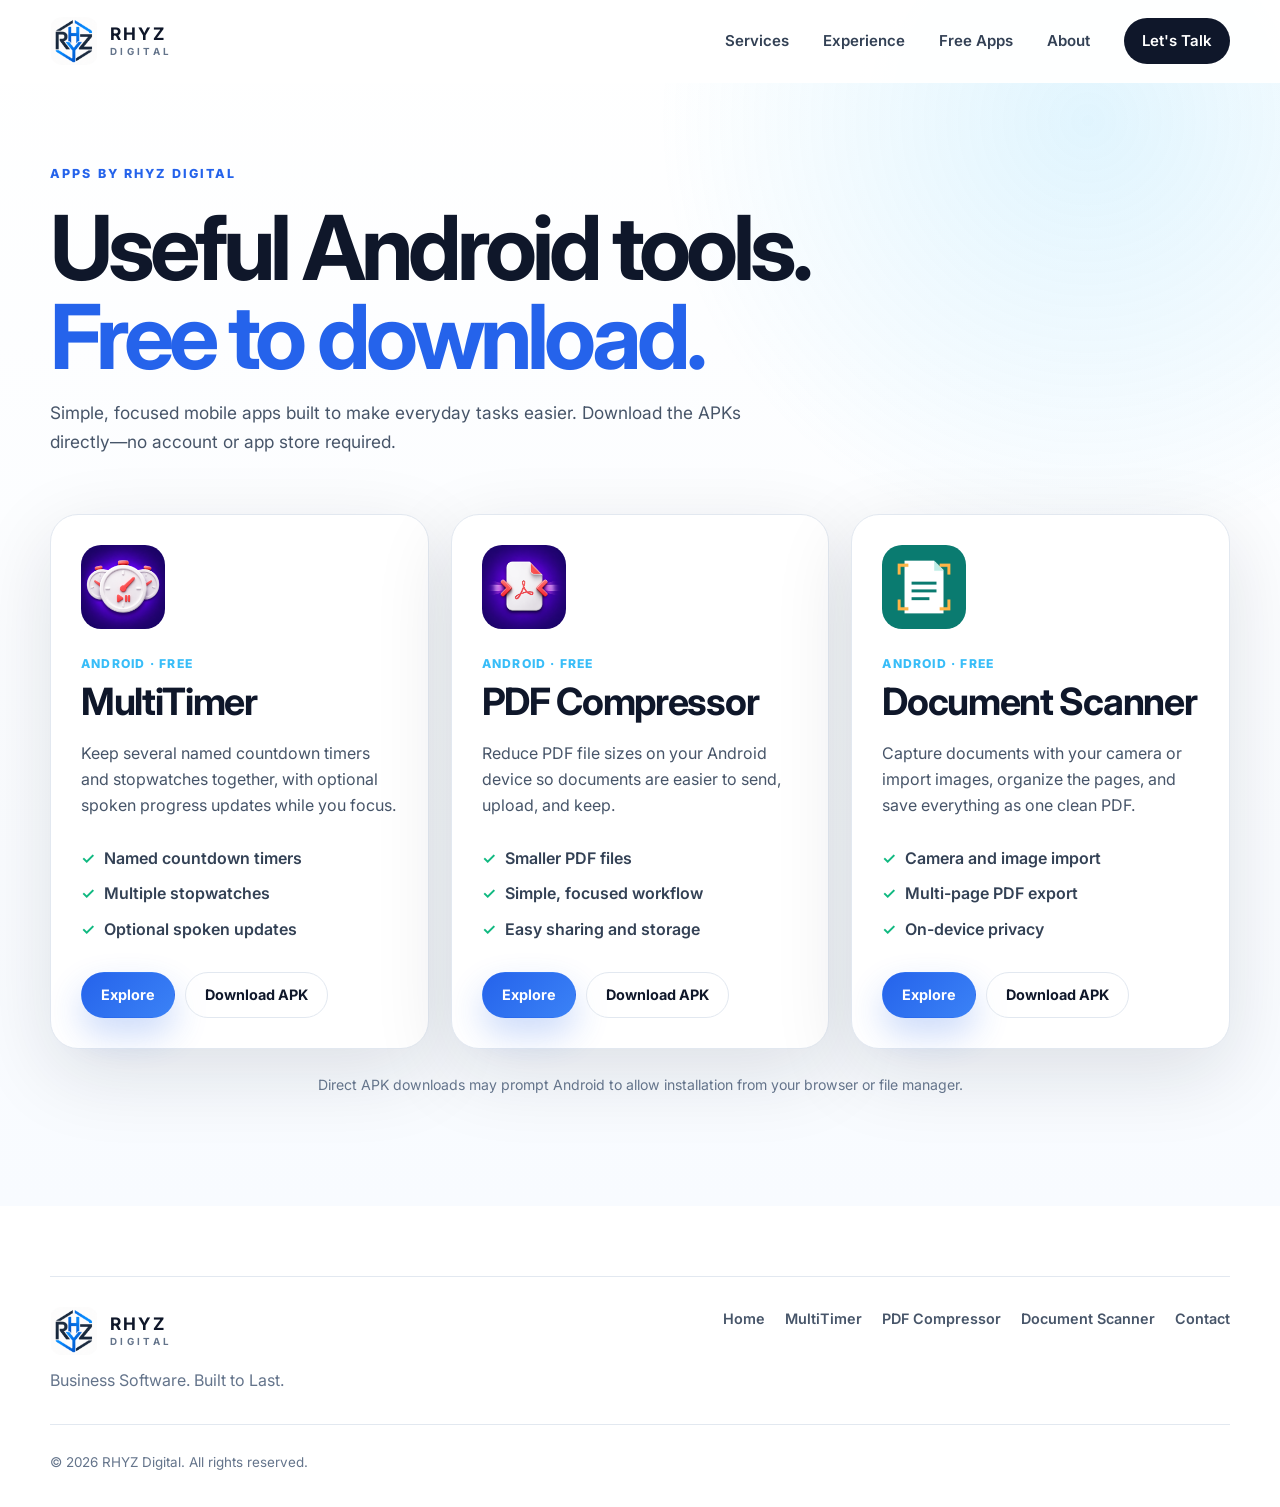
==== commit 90e99895: "Added Icons" ====
--- a/apps/index.html
+++ b/apps/index.html
@@ -30,13 +30,13 @@
                 <div class="directory-heading reveal"><p class="eyebrow">Apps by RHYZ Digital</p><h1>Useful Android tools.<br><span>Free to download.</span></h1><p>Simple, focused mobile apps built to make everyday tasks easier. Download the APKs directly—no account or app store required.</p></div>
                 <div class="directory-grid three-apps">
                     <article class="directory-app-card reveal">
-                        <div class="directory-app-top"><img src="multitimer/assets/multitimer-icon.png?v=2" alt="MultiTimer app icon"><div><span class="platform-label">Android · Free</span><h2>MultiTimer</h2></div></div>
+                        <div class="directory-app-top"><img src="multitimer/assets/multitimer-icon.png?v=3" alt="MultiTimer app icon"><div><span class="platform-label">Android · Free</span><h2>MultiTimer</h2></div></div>
                         <p>Keep several named countdown timers and stopwatches together, with optional spoken progress updates while you focus.</p>
                         <ul class="app-feature-list"><li>Named countdown timers</li><li>Multiple stopwatches</li><li>Optional spoken updates</li></ul>
                         <div class="app-card-actions"><a class="button button-primary" href="multitimer/">Explore</a><a class="button button-secondary" href="multitimer/assets/rhyz-multitimer-v1.0.0.apk" download>Download APK</a></div>
                     </article>
                     <article class="directory-app-card reveal">
-                        <div class="directory-app-top"><div class="pdf-app-icon" aria-hidden="true"><span>PDF</span></div><div><span class="platform-label">Android · Free</span><h2>PDF Compressor</h2></div></div>
+                        <div class="directory-app-top"><img src="pdf-compressor/assets/pdf-compressor-icon.png" alt="PDF Compressor app icon"><div><span class="platform-label">Android · Free</span><h2>PDF Compressor</h2></div></div>
                         <p>Reduce PDF file sizes on your Android device so documents are easier to send, upload, and keep.</p>
                         <ul class="app-feature-list"><li>Smaller PDF files</li><li>Simple, focused workflow</li><li>Easy sharing and storage</li></ul>
                         <div class="app-card-actions"><a class="button button-primary" href="pdf-compressor/">Explore</a><a class="button button-secondary" href="pdf-compressor/assets/rhyz-pdfcompressor-v1.0.0.apk" download>Download APK</a></div>
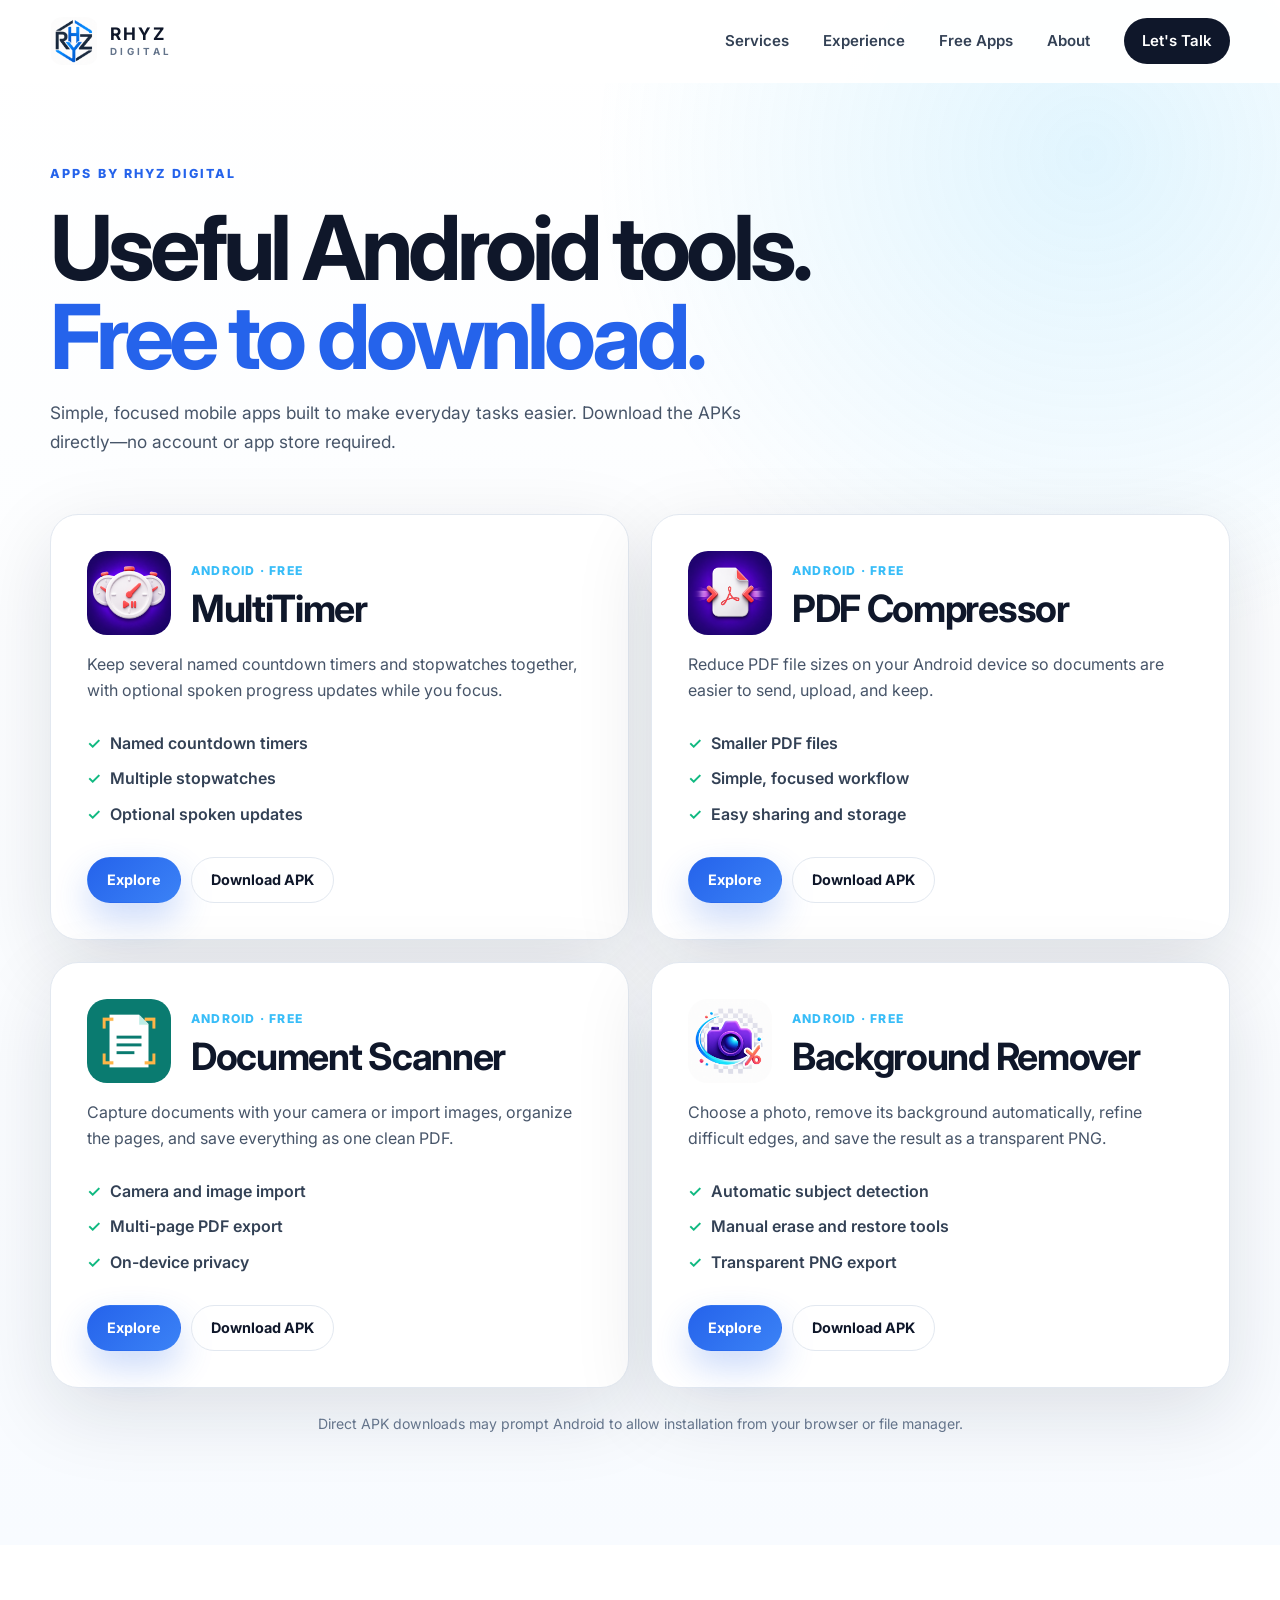
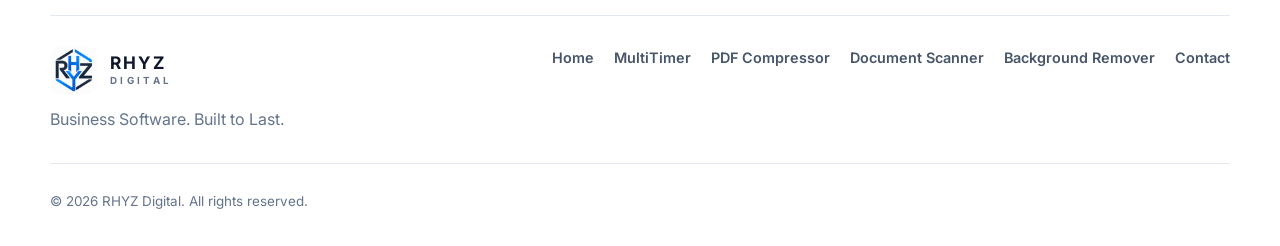
==== commit f7b646bd: "Added Background Remover App" ====
--- a/apps/index.html
+++ b/apps/index.html
@@ -4,7 +4,7 @@
     <meta charset="UTF-8">
     <meta name="viewport" content="width=device-width, initial-scale=1.0">
     <title>Free Mobile Apps | RHYZ Digital</title>
-    <meta name="description" content="Download free Android apps from RHYZ Digital, including MultiTimer, PDF Compressor, and Document Scanner.">
+    <meta name="description" content="Download free Android apps from RHYZ Digital, including MultiTimer, PDF Compressor, Document Scanner, and Background Remover.">
     <meta name="theme-color" content="#0f172a">
     <meta property="og:title" content="Free Mobile Apps | RHYZ Digital">
     <meta property="og:description" content="Practical Android tools, free to download directly from RHYZ Digital.">
@@ -28,7 +28,7 @@
         <section class="section apps-directory-hero">
             <div class="container">
                 <div class="directory-heading reveal"><p class="eyebrow">Apps by RHYZ Digital</p><h1>Useful Android tools.<br><span>Free to download.</span></h1><p>Simple, focused mobile apps built to make everyday tasks easier. Download the APKs directly—no account or app store required.</p></div>
-                <div class="directory-grid three-apps">
+                <div class="directory-grid four-apps">
                     <article class="directory-app-card reveal">
                         <div class="directory-app-top"><img src="multitimer/assets/multitimer-icon.png?v=3" alt="MultiTimer app icon"><div><span class="platform-label">Android · Free</span><h2>MultiTimer</h2></div></div>
                         <p>Keep several named countdown timers and stopwatches together, with optional spoken progress updates while you focus.</p>
@@ -47,13 +47,19 @@
                         <ul class="app-feature-list"><li>Camera and image import</li><li>Multi-page PDF export</li><li>On-device privacy</li></ul>
                         <div class="app-card-actions"><a class="button button-primary" href="document-scanner/">Explore</a><a class="button button-secondary" href="document-scanner/assets/rhyz-document-scanner-v1.0.0.apk" download>Download APK</a></div>
                     </article>
+                    <article class="directory-app-card reveal">
+                        <div class="directory-app-top"><img src="background-remover/assets/background-remover-icon.png" alt="Background Remover app icon"><div><span class="platform-label">Android · Free</span><h2>Background Remover</h2></div></div>
+                        <p>Choose a photo, remove its background automatically, refine difficult edges, and save the result as a transparent PNG.</p>
+                        <ul class="app-feature-list"><li>Automatic subject detection</li><li>Manual erase and restore tools</li><li>Transparent PNG export</li></ul>
+                        <div class="app-card-actions"><a class="button button-primary" href="background-remover/">Explore</a><a class="button button-secondary" href="background-remover/assets/rhyz-backgroundremover-v1.0.0.apk" download>Download APK</a></div>
+                    </article>
                 </div>
                 <p class="direct-install-note reveal">Direct APK downloads may prompt Android to allow installation from your browser or file manager.</p>
             </div>
         </section>
     </main>
 
-    <footer class="site-footer"><div class="container footer-grid"><div><a class="brand footer-brand" href="../"><img src="../assets/logo.png" alt="" class="brand-mark-image" aria-hidden="true"><span class="brand-text"><strong>RHYZ</strong><small>DIGITAL</small></span></a><p>Business Software. Built to Last.</p></div><div class="footer-links"><a href="../">Home</a><a href="multitimer/">MultiTimer</a><a href="pdf-compressor/">PDF Compressor</a><a href="document-scanner/">Document Scanner</a><a href="../#contact">Contact</a></div><p class="copyright">© <span id="year"></span> RHYZ Digital. All rights reserved.</p></div></footer>
+    <footer class="site-footer"><div class="container footer-grid"><div><a class="brand footer-brand" href="../"><img src="../assets/logo.png" alt="" class="brand-mark-image" aria-hidden="true"><span class="brand-text"><strong>RHYZ</strong><small>DIGITAL</small></span></a><p>Business Software. Built to Last.</p></div><div class="footer-links"><a href="../">Home</a><a href="multitimer/">MultiTimer</a><a href="pdf-compressor/">PDF Compressor</a><a href="document-scanner/">Document Scanner</a><a href="background-remover/">Background Remover</a><a href="../#contact">Contact</a></div><p class="copyright">© <span id="year"></span> RHYZ Digital. All rights reserved.</p></div></footer>
     <script src="../js/app.js?v=7"></script>
 </body>
 </html>
--- a/css/style.css
+++ b/css/style.css
@@ -1179,10 +1179,23 @@
 .privacy-feature > div:last-child { color: var(--slate-600); font-size: 1.05rem; }
 .privacy-feature > div:last-child p:first-child { margin-top: 0; }
 .scanner-support-card { background: radial-gradient(circle at 88% 20%,rgba(94,234,212,.25),transparent 30%),linear-gradient(135deg,#0f766e,#115e59); }
+.apps-preview-grid.four-apps, .directory-grid.four-apps { grid-template-columns: repeat(2,minmax(0,1fr)); }
+.remover-product-hero { background: radial-gradient(circle at 80% 20%,rgba(124,58,237,.18),transparent 34%),linear-gradient(180deg,#fff,#faf7ff); }
+.remover-product-page .product-copy h1 span, .remover-eyebrow { color: #6d28d9; }
+.remover-platform-label { color: #7c3aed; }
+.remover-button { background: linear-gradient(135deg,#6d28d9,#8b5cf6); box-shadow: 0 16px 35px rgba(109,40,217,.24); }
+.remover-showcase { display: grid; place-items: center; }
+.remover-showcase > img { width: min(100%,390px); border-radius: 28%; box-shadow: 0 34px 80px rgba(76,29,149,.2); }
+.remover-capabilities { display: flex; flex-wrap: wrap; justify-content: center; gap: 9px; margin-top: 26px; }
+.remover-capabilities span { padding: 9px 13px; color: #5b21b6; font-size: .8rem; font-weight: 700; background: #ede9fe; border: 1px solid #ddd6fe; border-radius: 999px; }
+.remover-product-page .feature-card > span { color: #6d28d9; }
+.remover-privacy-section { background: #f5f3ff; }
+.remover-support-card { background: radial-gradient(circle at 88% 20%,rgba(196,181,253,.28),transparent 30%),linear-gradient(135deg,#6d28d9,#4c1d95); }
 
 @media (max-width: 980px) {
     .apps-preview-grid, .directory-grid { grid-template-columns: 1fr; }
     .apps-preview-grid.three-apps, .directory-grid.three-apps { grid-template-columns: 1fr; }
+    .apps-preview-grid.four-apps, .directory-grid.four-apps { grid-template-columns: 1fr; }
     .apps-preview-grid.three-apps .app-preview-card { grid-template-columns: 104px 1fr; gap: 24px; padding: 30px; }
     .apps-preview-grid.three-apps .app-preview-card > img, .apps-preview-grid.three-apps .app-preview-card > .pdf-app-icon { width: 104px; height: 104px; border-radius: 24px; }
     .directory-grid.three-apps .directory-app-card { padding: 36px; }
